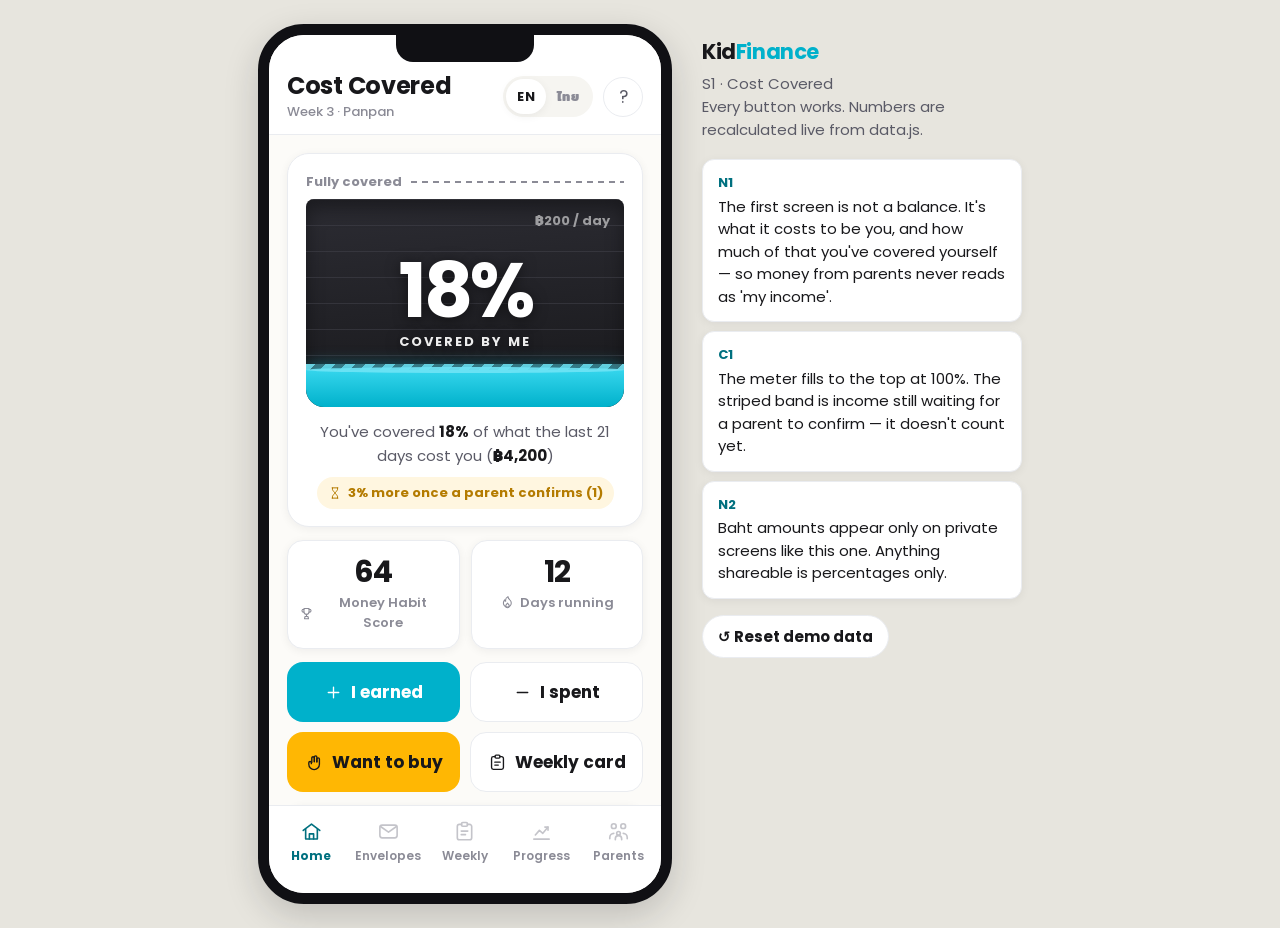
==== app/index.html @ 702fcfec "Add files via upload" ====
<!DOCTYPE html>
<html lang="en">
<head>
<meta charset="utf-8">
<meta name="viewport" content="width=device-width,initial-scale=1,viewport-fit=cover">
<title>KidFinance — Prototype S1–S7</title>
<link rel="preconnect" href="https://fonts.googleapis.com">
<link rel="preconnect" href="https://fonts.gstatic.com" crossorigin>
<link href="https://fonts.googleapis.com/css2?family=Poppins:wght@400;500;600;700&family=Mitr:wght@400;500;600;700&display=swap" rel="stylesheet">
<link rel="stylesheet" href="tokens.css">
<link rel="stylesheet" href="app.css">
</head>
<body>

<div class="stage">
  <div class="phone">
    <div class="notch"></div>
    <header class="topbar" id="top"></header>
    <main class="screen" id="scr"></main>
    <nav class="tabbar" id="tabs"></nav>
    <div id="layer"></div>
  </div>
  <aside class="side" id="side"></aside>
</div>

<script src="icons.js"></script>
<script src="data.js"></script>
<script src="s1.js"></script>
<script src="s2.js"></script>
<script src="s3.js"></script>
<script src="s4.js"></script>
<script src="s5.js"></script>
<script src="s6.js"></script>
<script src="s7.js"></script>
<script src="app.js"></script>
</body>
</html>
---- app/tokens.css ----
/* ============================================================
   KidFinance — Design tokens
   สี/ฟอนต์ตามแบรนด์ KidBiz (kidbizgroup.com)
   แก้ branding ที่ไฟล์นี้ไฟล์เดียว
   ============================================================ */

:root {
  /* --- Brand core (ตรงกับเว็บ KidBiz) --- */
  --brand-teal:      #00B1CB;
  --brand-teal-d:    #0090A8;
  --brand-teal-soft: #EAFAFC;
  --brand-magenta:   #AD1A70;
  --brand-magenta-soft: #FDEEF6;
  --brand-amber:     #FFB703;
  --brand-amber-d:   #B47B00;
  --brand-amber-soft:#FFF6E0;

  /* --- ตัวอักษร / เส้น / พื้น --- */
  --c-ink:       #18181B;
  --c-ink-2:     #5A5A66;
  --c-ink-3:     #8B8B96;
  --c-line:      #EAECF0;
  --c-surface:   #FFFFFF;
  --c-surface-2: #F6F5F1;
  --c-bg:        #FCFBF8;

  /* --- ความคืบหน้า (แถบที่เติมขึ้น) --- */
  --c-fill:      var(--brand-teal);
  --c-fill-d:    var(--brand-teal-d);
  --c-fill-soft: var(--brand-teal-soft);
  --c-fill-ink:  #00707F;          /* teal เข้มพอสำหรับตัวหนังสือบนพื้นอ่อน */
  --c-pending:   #7FD8E5;

  /* --- แท่งที่ยังไม่ถูกเติม --- */
  --c-well:      #2C2C33;
  --c-well-d:    #18181B;
  --c-well-line: #45454E;

  /* --- ซองเงิน 4 ซอง --- */
  --c-need:  var(--brand-teal);
  --c-save:  var(--brand-magenta);
  --c-spend: var(--brand-amber);
  --c-share: #5A5A66;

  /* --- โทนอื่น --- */
  --c-pause:      var(--brand-amber);
  --c-pause-ink:  var(--brand-amber-d);
  --c-parent:     var(--brand-magenta);
  --c-parent-soft:var(--brand-magenta-soft);
  --c-neutral:    #8B8B96;          /* สถานะกลางๆ — ห้ามใช้สีแดงตำหนิ */
  --c-gold:       var(--brand-amber);

  /* --- ตัวอักษร ---
     ขนาดตั้งใจให้ใหญ่ อ่านสบายสำหรับผู้ใหญ่ 40-55 บนมือถือ
     ถ้าจะปรับ ปรับที่ 5 ค่านี้พร้อมกัน สัดส่วนจะยังสวย */
  --font:    "Poppins", "Mitr", "Segoe UI", system-ui, sans-serif;
  --font-th: "Mitr", "Poppins", "Leelawadee UI", "Segoe UI", sans-serif;

  --fs-hero: 76px;   /* ตัวเลขพระเอกหน้าแรก */
  --fs-xl:   34px;   /* ตัวเลข metric */
  --fs-lg:   24px;   /* หัวข้อหน้า */
  --fs-md:   17px;   /* เนื้อความหลัก */
  --fs-sm:   15px;   /* เนื้อความรอง */
  --fs-xs:   13px;   /* เล็กสุดที่ยอมให้มี */

  /* --- รูปทรง --- */
  --r-sm: 12px;
  --r-md: 16px;
  --r-lg: 22px;
  --r-pill: 999px;

  --sp: 18px;
  --shadow: 0 2px 10px rgba(24,24,27,.06);
  --shadow-lift: 0 12px 34px rgba(24,24,27,.18);

  /* --- กรอบมือถือ (กว้างขึ้นเพื่อรองรับฟอนต์ใหญ่) --- */
  --phone-w: 414px;
  --phone-h: 880px;
}

body.th { font-family: var(--font-th); }
---- app/app.css ----
/* ============================================================
   KidFinance — โครง + component ที่ใช้ร่วมกันทุกหน้า
   สไตล์เฉพาะหน้า อยู่ในไฟล์ s1.js … s7.js (ตัวแปร css)
   ============================================================ */

* { box-sizing: border-box; margin: 0; padding: 0; -webkit-tap-highlight-color: transparent; }

body {
  font-family: var(--font);
  background: #E7E5DE;
  color: var(--c-ink);
  line-height: 1.55;
  -webkit-font-smoothing: antialiased;
  display: flex; align-items: center; justify-content: center;
  min-height: 100vh; padding: 24px 16px;
}

/* ---------- กรอบมือถือ ---------- */
.stage { display: flex; gap: 30px; align-items: flex-start; }

.phone {
  width: var(--phone-w); height: var(--phone-h);
  background: var(--c-bg);
  border-radius: 46px;
  border: 11px solid #101014;
  box-shadow: var(--shadow-lift);
  position: relative; overflow: hidden;
  display: flex; flex-direction: column;
}
.notch {
  position: absolute; top: 0; left: 50%; transform: translateX(-50%);
  width: 138px; height: 27px; background: #101014;
  border-radius: 0 0 17px 17px; z-index: 60;
}

/* ---------- แถบบน ---------- */
.topbar {
  padding: 36px var(--sp) 12px; background: var(--c-surface);
  border-bottom: 1px solid var(--c-line);
  display: flex; align-items: center; gap: 10px; z-index: 20;
}
.topbar h1 { font-size: var(--fs-lg); font-weight: 700; letter-spacing: -.3px; line-height: 1.25; }
.topbar .sub { font-size: var(--fs-xs); color: var(--c-ink-3); font-weight: 500; margin-top: 1px; }

.icon-btn {
  width: 40px; height: 40px; border-radius: var(--r-pill); border: 1.5px solid var(--c-line);
  background: var(--c-surface); font-size: var(--fs-md); cursor: pointer; color: var(--c-ink-2);
  display: grid; place-items: center; flex: none; font-family: var(--font);
}
.icon-btn:hover { background: var(--c-surface-2); }

/* สลับภาษา */
.lang { display: flex; background: var(--c-surface-2); border-radius: var(--r-pill); padding: 3px; flex: none; }
.lang button {
  font-family: var(--font); font-size: var(--fs-xs); font-weight: 700; letter-spacing: .3px;
  border: 0; background: none; color: var(--c-ink-3); padding: 7px 11px; border-radius: var(--r-pill); cursor: pointer;
}
.lang button.on { background: var(--c-surface); color: var(--c-ink); box-shadow: var(--shadow); }

/* ---------- พื้นที่เนื้อหา ---------- */
.screen {
  flex: 1; overflow-y: auto; overflow-x: hidden;
  padding: var(--sp) var(--sp) 26px;
  scrollbar-width: thin;
}
.screen::-webkit-scrollbar { width: 5px; }
.screen::-webkit-scrollbar-thumb { background: #D3D3DA; border-radius: 9px; }

/* ---------- แถบล่าง ---------- */
.tabbar {
  display: flex; background: var(--c-surface);
  border-top: 1px solid var(--c-line); padding: 8px 4px 22px; z-index: 20;
}
.tab {
  flex: 1; background: none; border: 0; cursor: pointer; padding: 6px 2px;
  display: flex; flex-direction: column; align-items: center; gap: 4px;
  font-family: var(--font); font-size: 12px; font-weight: 600; color: var(--c-ink-3);
}
.tab .ic { opacity: .5; }
.tab.on { color: var(--c-fill-ink); font-weight: 700; }
.tab.on .ic { opacity: 1; }
.tabbar.parent .tab.on { color: var(--c-parent); }

/* ---------- การ์ด ---------- */
.card {
  background: var(--c-surface); border-radius: var(--r-md);
  padding: var(--sp); box-shadow: var(--shadow); margin-bottom: 13px;
  border: 1px solid var(--c-line);
}
.card-t {
  font-size: var(--fs-sm); font-weight: 700; color: var(--c-ink-2);
  display: flex; align-items: center; gap: 8px; margin-bottom: 13px;
}
.card-t .r { margin-left: auto; font-weight: 600; color: var(--c-ink-3); font-size: var(--fs-xs); }

/* ---------- ปุ่ม ---------- */
.btn {
  font-family: var(--font); font-size: var(--fs-md); font-weight: 700;
  border: 0; border-radius: var(--r-md); padding: 16px 16px; cursor: pointer;
  background: var(--c-ink); color: #fff; width: 100%; line-height: 1.3;
  transition: transform .08s, filter .15s;
}
.btn:active { transform: scale(.98); }
.btn:hover { filter: brightness(1.08); }
.btn.ghost { background: var(--c-surface); color: var(--c-ink); border: 1.5px solid var(--c-line); }
.btn.fill { background: var(--c-fill); }
.btn.pause { background: var(--c-pause); color: var(--c-ink); }
.btn.parent { background: var(--c-parent); }
.btn.sm { padding: 11px 15px; font-size: var(--fs-sm); width: auto; border-radius: var(--r-pill); }
.btn-row { display: flex; gap: 10px; }
.btn-row .btn { flex: 1; }

/* ---------- ฟอร์ม ---------- */
label.fl { display: block; font-size: var(--fs-sm); font-weight: 700; color: var(--c-ink-2); margin: 0 0 8px; }
.inp, textarea.inp {
  width: 100%; font-family: var(--font); font-size: var(--fs-md); color: var(--c-ink);
  border: 1.5px solid var(--c-line); border-radius: var(--r-sm);
  padding: 14px 14px; background: var(--c-surface); resize: none; line-height: 1.5;
}
.inp:focus { outline: 0; border-color: var(--c-fill); }
.inp.big { font-size: 34px; font-weight: 700; text-align: center; padding: 15px; }
.field { margin-bottom: 16px; }

.chips { display: flex; flex-wrap: wrap; gap: 8px; }
.chip {
  font-family: var(--font); font-size: var(--fs-sm); font-weight: 600;
  border: 1.5px solid var(--c-line); background: var(--c-surface); color: var(--c-ink-2);
  border-radius: var(--r-pill); padding: 10px 15px; cursor: pointer;
}
.chip.on { border-color: var(--c-ink); background: var(--c-ink); color: #fff; }

/* ---------- ไอคอน (icons.js) ---------- */
.ic { display: inline-block; vertical-align: -.22em; flex: none; }
.ic-box {            /* ไอคอนในกรอบกลม ใช้ตอนต้องการน้ำหนักมากขึ้น */
  width: 44px; height: 44px; border-radius: 13px; display: grid; place-items: center;
  background: var(--c-surface-2); flex: none;
}

/* ---------- ชิ้นส่วนที่ใช้ซ้ำ ---------- */
.pct { font-weight: 700; font-variant-numeric: tabular-nums; }
.muted { color: var(--c-ink-2); }
.tiny { font-size: var(--fs-xs); line-height: 1.5; }
.row { display: flex; align-items: center; gap: 11px; }
.spread { display: flex; align-items: baseline; justify-content: space-between; gap: 8px; }

.bar { height: 10px; border-radius: var(--r-pill); background: var(--c-surface-2); overflow: hidden; }
.bar > i { display: block; height: 100%; border-radius: var(--r-pill); background: var(--c-fill); transition: width .5s cubic-bezier(.2,.8,.2,1); }

.badge {
  display: inline-flex; align-items: center; gap: 6px; font-size: var(--fs-xs); font-weight: 700;
  padding: 6px 11px; border-radius: var(--r-pill); background: var(--c-surface-2); color: var(--c-ink-2);
}
.badge.fill { background: var(--c-fill-soft); color: var(--c-fill-ink); }
.badge.wait { background: var(--brand-amber-soft); color: var(--brand-amber-d); }
.badge.neutral { background: var(--c-surface-2); color: var(--c-neutral); }

.metric { text-align: center; flex: 1; }
.metric b { display: block; font-size: var(--fs-xl); font-weight: 700; font-variant-numeric: tabular-nums; letter-spacing: -1px; }
.metric span { font-size: var(--fs-xs); color: var(--c-ink-3); font-weight: 600; }

.delta { font-size: var(--fs-xs); font-weight: 700; }
.delta.up { color: var(--c-fill-ink); }
.delta.flat { color: var(--c-ink-3); }

/* ---------- Sheet (หน้าซ้อน S2/S3) ---------- */
.sheet-wrap {
  position: absolute; inset: 0; z-index: 50;
  background: rgba(24,24,27,.45); display: flex; align-items: flex-end;
  animation: fade .18s ease;
}
.sheet {
  background: var(--c-bg); width: 100%; max-height: 94%;
  border-radius: 26px 26px 0 0; display: flex; flex-direction: column;
  animation: up .28s cubic-bezier(.2,.9,.25,1);
}
.sheet-hd {
  padding: 16px var(--sp) 13px; display: flex; align-items: center; gap: 10px;
  border-bottom: 1px solid var(--c-line); background: var(--c-surface);
  border-radius: 26px 26px 0 0;
}
.sheet-hd h2 { font-size: var(--fs-lg); font-weight: 700; flex: 1; }
.sheet-bd { overflow-y: auto; padding: var(--sp); }
@keyframes fade { from { opacity: 0 } }
@keyframes up { from { transform: translateY(100%) } }

/* ---------- Toast ---------- */
.toast {
  position: absolute; left: 50%; bottom: 104px; transform: translateX(-50%);
  background: var(--c-ink); color: #fff; font-size: var(--fs-sm); font-weight: 600;
  padding: 13px 19px; border-radius: var(--r-pill); z-index: 70; box-shadow: var(--shadow-lift);
  animation: up .25s ease; max-width: 88%; text-align: center; line-height: 1.45;
}

/* ---------- แผงข้าง (เดสก์ท็อป) ---------- */
.side { width: 320px; padding-top: 12px; }
.side .logo { font-size: 21px; font-weight: 700; letter-spacing: -.4px; margin-bottom: 3px; }
.side .logo span { color: var(--brand-teal); }
.side .side-sub { font-size: var(--fs-sm); color: var(--c-ink-2); margin-bottom: 18px; line-height: 1.55; }
.side .rule {
  background: var(--c-surface); border-radius: var(--r-sm); padding: 13px 15px;
  font-size: var(--fs-sm); margin-bottom: 9px; box-shadow: var(--shadow); line-height: 1.5;
  border: 1px solid var(--c-line);
}
.side .rule b { display: block; font-size: var(--fs-xs); color: var(--c-fill-ink); margin-bottom: 3px; letter-spacing: .4px; }
.side-actions { display: flex; gap: 8px; margin-top: 16px; }

@media (max-width: 860px) {
  body { padding: 0; align-items: stretch; }
  .stage { gap: 0; }
  .side { display: none; }
  .phone { width: 100vw; height: 100vh; border-radius: 0; border: 0; }
  .notch { display: none; }
  .topbar { padding-top: 20px; }
}
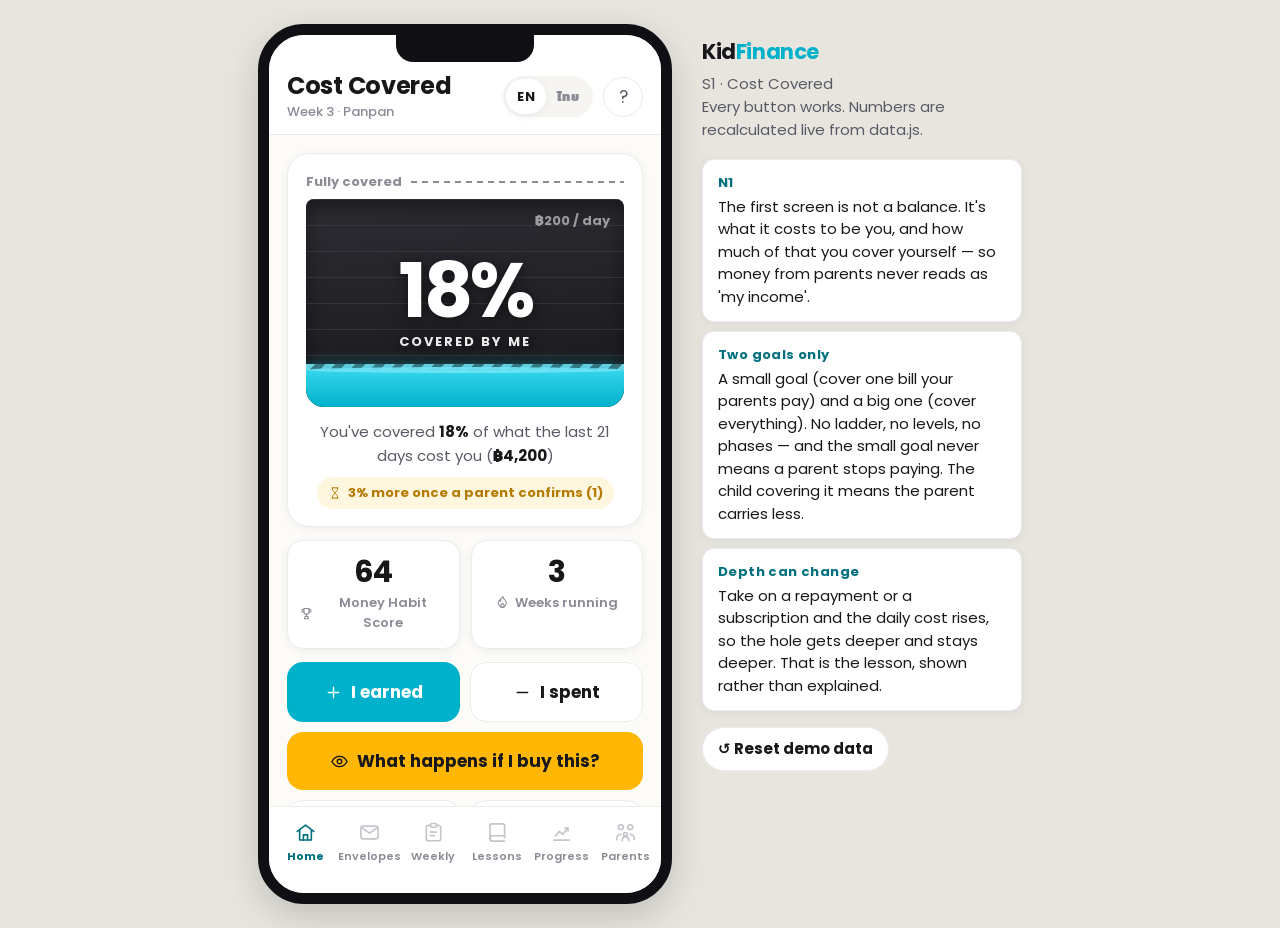
==== commit 6698a872: "Add files via upload" ====
--- a/app/index.html
+++ b/app/index.html
@@ -3,7 +3,14 @@
 <head>
 <meta charset="utf-8">
 <meta name="viewport" content="width=device-width,initial-scale=1,viewport-fit=cover">
-<title>KidFinance — Prototype S1–S7</title>
+<title>KidFinance — Prototype</title>
+<meta name="theme-color" content="#18181B">
+<meta name="description" content="A money-habit app for teenagers and their parents.">
+
+<!-- ไอคอนแอป (วาดเอง ไม่ใช่ emoji) -->
+<link rel="icon" type="image/svg+xml" href="icon.svg">
+<link rel="apple-touch-icon" href="icon.svg">
+
 <link rel="preconnect" href="https://fonts.googleapis.com">
 <link rel="preconnect" href="https://fonts.gstatic.com" crossorigin>
 <link href="https://fonts.googleapis.com/css2?family=Poppins:wght@400;500;600;700&family=Mitr:wght@400;500;600;700&display=swap" rel="stylesheet">
@@ -27,7 +34,10 @@
 <script src="data.js"></script>
 <script src="s1.js"></script>
 <script src="s2.js"></script>
+<script src="s2b.js"></script>
+<script src="s2c.js"></script>
 <script src="s3.js"></script>
+<script src="s3b.js"></script>
 <script src="s4.js"></script>
 <script src="s5.js"></script>
 <script src="s6.js"></script>
--- a/app/app.css
+++ b/app/app.css
@@ -72,9 +72,10 @@
   border-top: 1px solid var(--c-line); padding: 8px 4px 22px; z-index: 20;
 }
 .tab {
-  flex: 1; background: none; border: 0; cursor: pointer; padding: 6px 2px;
+  flex: 1; min-width: 0; background: none; border: 0; cursor: pointer; padding: 6px 1px;
   display: flex; flex-direction: column; align-items: center; gap: 4px;
-  font-family: var(--font); font-size: 12px; font-weight: 600; color: var(--c-ink-3);
+  font-family: var(--font); font-size: 11px; font-weight: 600; color: var(--c-ink-3);
+  white-space: nowrap;
 }
 .tab .ic { opacity: .5; }
 .tab.on { color: var(--c-fill-ink); font-weight: 700; }
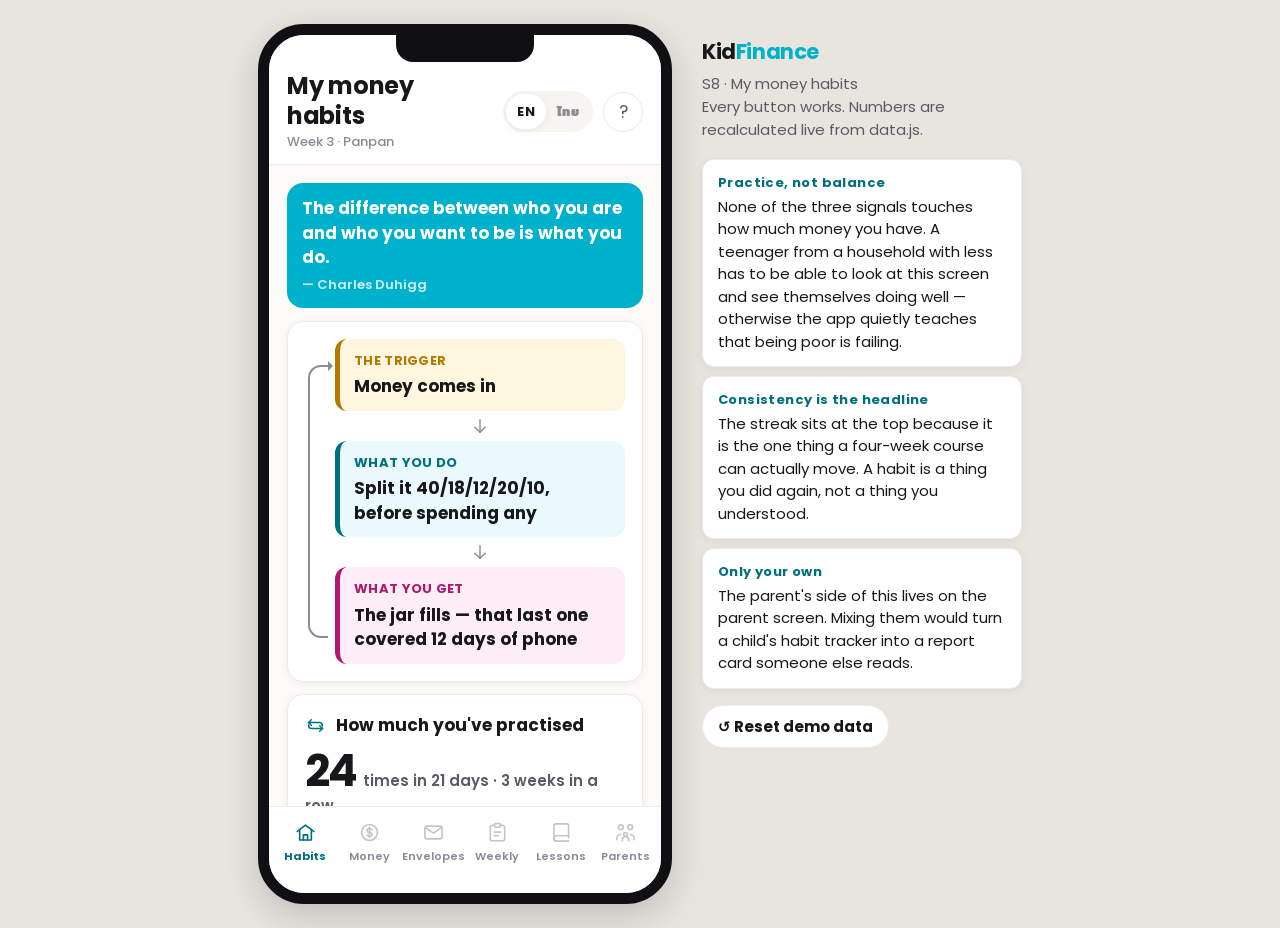
==== commit 7ca63dec: "Add files via upload" ====
--- a/app/index.html
+++ b/app/index.html
@@ -42,6 +42,7 @@
 <script src="s5.js"></script>
 <script src="s6.js"></script>
 <script src="s7.js"></script>
+<script src="s8.js"></script>
 <script src="app.js"></script>
 </body>
 </html>
--- a/app/tokens.css
+++ b/app/tokens.css
@@ -36,11 +36,18 @@
   --c-well-d:    #18181B;
   --c-well-line: #45454E;
 
-  /* --- ซองเงิน 4 ซอง --- */
-  --c-need:  var(--brand-teal);
-  --c-save:  var(--brand-magenta);
-  --c-spend: var(--brand-amber);
-  --c-share: #5A5A66;
+  /* --- ชั้นเป้าหมายบนแท่งหน้าแรก (ล่าง → บน) --- */
+  --c-tier1:   var(--brand-amber);   /* ชั้นล่างสุด — ถึงก่อน */
+  --c-tier2:   var(--brand-teal);
+  --c-tier3:   #0A6E85;              /* ส่วนที่เหลือของเดือน */
+  --c-tier-sur: var(--brand-magenta);/* เหนือเส้น 100% = เงินส่วนเกิน */
+
+  /* --- ซองเงิน 5 ซอง --- */
+  --c-need:   var(--brand-teal);
+  --c-save:   var(--brand-magenta);
+  --c-buffer: #3D7AB8;   /* สำรองฉุกเฉิน — น้ำเงินนิ่ง ไม่แย่งสายตากับซองออม */
+  --c-spend:  var(--brand-amber);
+  --c-share:  #5A5A66;
 
   /* --- โทนอื่น --- */
   --c-pause:      var(--brand-amber);
--- a/app/app.css
+++ b/app/app.css
@@ -67,6 +67,13 @@
 .screen::-webkit-scrollbar-thumb { background: #D3D3DA; border-radius: 9px; }
 
 /* ---------- แถบล่าง ---------- */
+/* หน้าจอพัง — ต้องอ่านออกและกดแก้ได้เอง ไม่ใช่จอขาว */
+.crash { padding: 26px 20px; text-align: center; }
+.crash b { display: block; font-size: var(--fs-lg); font-weight: 700; margin-bottom: 8px; }
+.crash p { font-size: var(--fs-sm); color: var(--c-ink-2); line-height: 1.6; margin-bottom: 18px; }
+.crash code { display: block; margin-top: 16px; font-size: var(--fs-xs); color: var(--c-ink-3);
+  word-break: break-word; line-height: 1.5; }
+
 .tabbar {
   display: flex; background: var(--c-surface);
   border-top: 1px solid var(--c-line); padding: 8px 4px 22px; z-index: 20;
